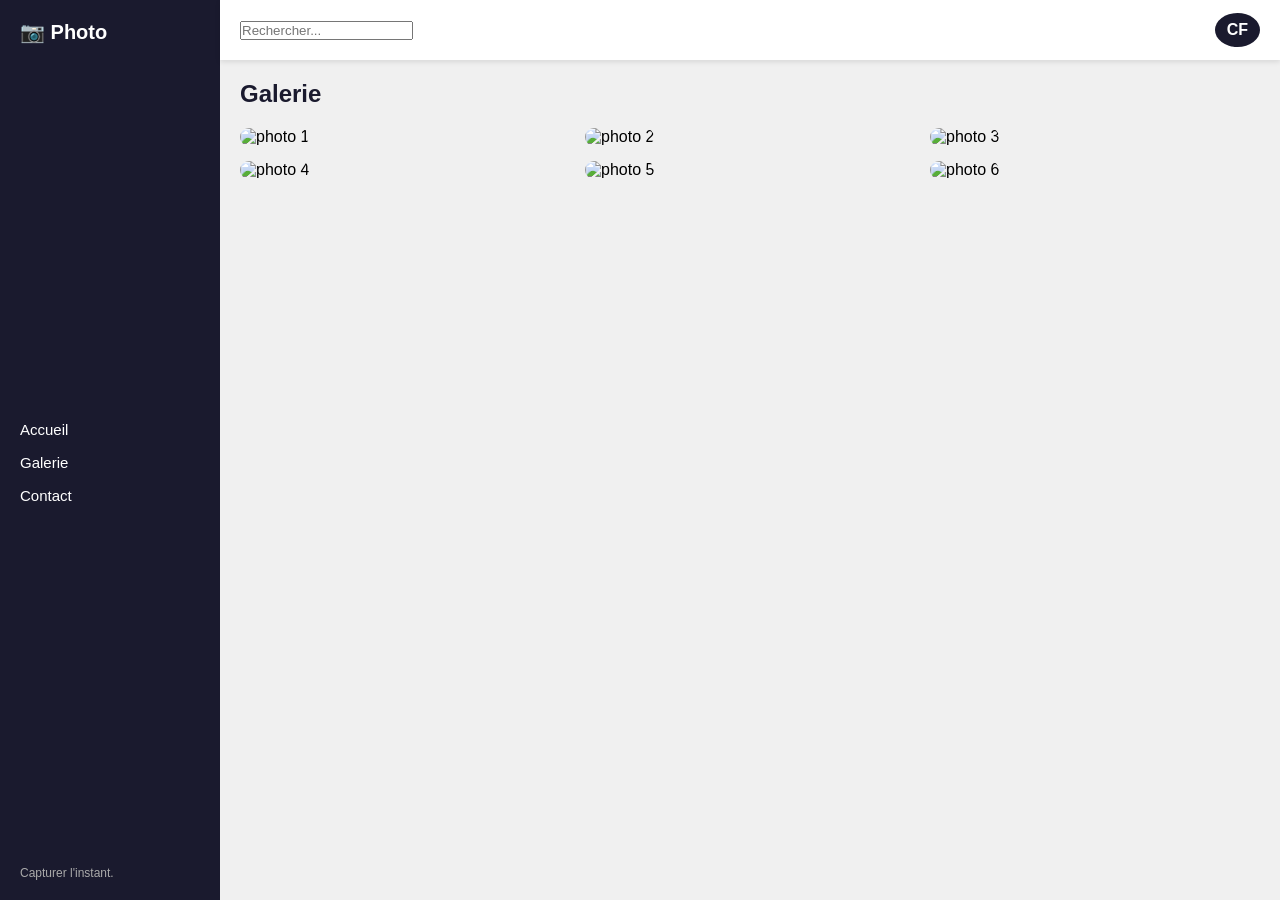
==== galerie.html @ cf89f9bf "portofolio photographe - 3 pages" ====
<!DOCTYPE html>
<html lang="fr">
<head>
    <meta charset="UTF-8">
    <meta name="viewport" content="width=device-width, initial-scale=1.0">
    <title>Galerie</title>
    <link rel="stylesheet" href="./css/style.css">
</head>
<body>
    <div class="container">
        <aside class="sidebar">
            <div class="logo">
                <h2>📷 Photo</h2>
            </div>
            <nav class="side_nav">
                <ul>
                    <li><a href="index.html">Accueil</a></li>
                    <li><a href="galerie.html">Galerie</a></li>
                    <li><a href="contact.html">Contact</a></li>
                </ul>
            </nav>
            <p class="side_footer">Capturer l'instant.</p>
        </aside>
        <div class="right">
            <nav class="top_nav">
                <input type="search" placeholder="Rechercher...">
                <span class="avatar">CF</span>
            </nav>
            <main>
                <h2 class="page_title">Galerie</h2>
                <div class="galerie_grid">
                    <div class="galerie_item">
                        <img src="./assets/img/photo.jpg" alt="photo 1">
                    </div>
                    <div class="galerie_item">
                        <img src="./assets/img/photo.jpg" alt="photo 2">
                    </div>
                    <div class="galerie_item">
                        <img src="./assets/img/photo.jpg" alt="photo 3">
                    </div>
                    <div class="galerie_item">
                        <img src="./assets/img/photo.jpg" alt="photo 4">
                    </div>
                    <div class="galerie_item">
                        <img src="./assets/img/photo.jpg" alt="photo 5">
                    </div>
                    <div class="galerie_item">
                        <img src="./assets/img/photo.jpg" alt="photo 6">
                    </div>
                </div>
            </main>
        </div>
    </div>
</body>
</html>
---- css/style.css ----
* {
    margin: 0;
    padding: 0;
    box-sizing: border-box;
    font-family: sans-serif;
}

body {
    background-color: #f0f0f0;
}

.container {
    display: flex;
    height: 100vh;
}

.sidebar {
    width: 220px;
    height: 100vh;
    background-color: #1a1a2e;
    position: fixed;
    top: 0;
    left: 0;
    padding: 20px;
    display: flex;
    flex-direction: column;
    justify-content: space-between;
    color: white;
}

.sidebar .logo h2 {
    font-size: 20px;
    margin-bottom: 30px;
}

.side_nav ul {
    list-style: none;
}

.side_nav ul li {
    margin-bottom: 15px;
}

.side_nav ul li a {
    color: white;
    text-decoration: none;
    font-size: 15px;
}

.side_footer {
    font-size: 12px;
    color: #aaa;
}

.right {
    margin-left: 220px;
    width: calc(100% - 220px);
    display: flex;
    flex-direction: column;
}

.top_nav {
    position: fixed;
    top: 0;
    left: 220px;
    width: calc(100% - 220px);
    height: 60px;
    background-color: white;
    display: flex;
    align-items: center;
    justify-content: space-between;
    padding: 0 20px;
    box-shadow: 0 2px 5px rgba(0,0,0,0.1);
}

.avatar {
    background-color: #1a1a2e;
    color: white;
    padding: 8px 12px;
    border-radius: 50%;
    font-weight: bold;
}

main {
    margin-top: 60px;
    padding: 20px;
}

.hero {
    background-color: #1a1a2e;
    color: white;
    border-radius: 15px;
    padding: 40px;
    display: flex;
    justify-content: space-between;
    align-items: center;
}

.hero_text h1 {
    font-size: 36px;
    margin-bottom: 15px;
}

.hero_text p {
    margin-bottom: 10px;
    font-size: 15px;
}

.btn {
    display: inline-block;
    margin-top: 20px;
    background-color: #e94560;
    color: white;
    padding: 10px 25px;
    border-radius: 8px;
    text-decoration: none;
}

.hero_image img {
    width: 300px;
    height: 220px;
    object-fit: cover;
    border-radius: 10px;
}
.page_title {
    font-size: 24px;
    margin-bottom: 20px;
    color: #1a1a2e;
}

.galerie_grid {
    display: grid;
    grid-template-columns: repeat(3, 1fr);
    gap: 15px;
}

.galerie_item img {
    width: 100%;
    height: 200px;
    object-fit: cover;
    border-radius: 10px;
}
.contact_form {
    display: flex;
    flex-direction: column;
    gap: 15px;
    max-width: 500px;
}

.contact_form input,
.contact_form textarea {
    padding: 12px;
    border: 1px solid #ddd;
    border-radius: 8px;
    font-size: 15px;
}

.contact_form textarea {
    height: 150px;
    resize: none;
}
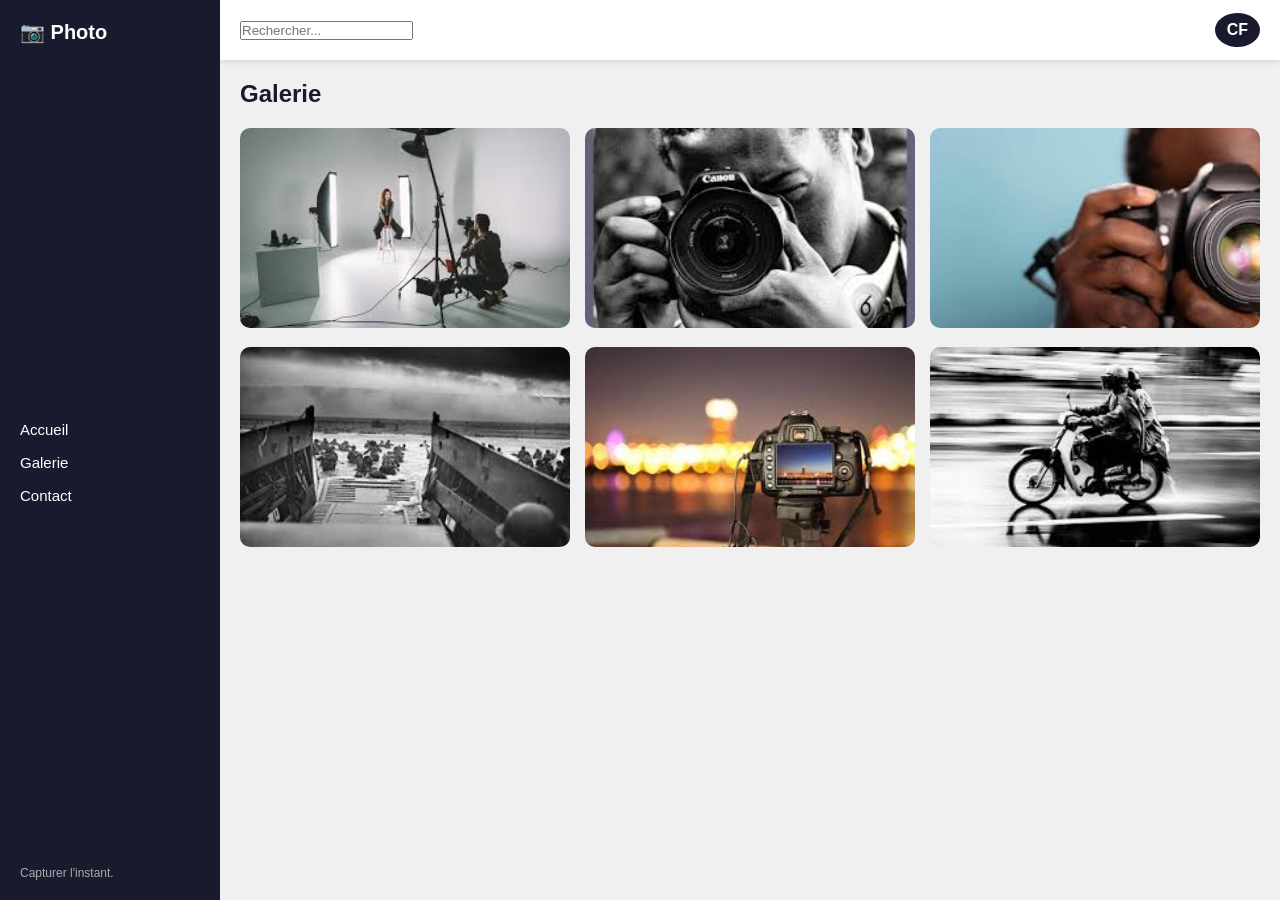
==== commit 944730f6: "ajout d'image galerie" ====
--- a/galerie.html
+++ b/galerie.html
@@ -33,19 +33,19 @@
                         <img src="./assets/img/photo.jpg" alt="photo 1">
                     </div>
                     <div class="galerie_item">
-                        <img src="./assets/img/photo.jpg" alt="photo 2">
+                        <img src="./assets/img/photo1.jpg" alt="photo 2">
                     </div>
                     <div class="galerie_item">
-                        <img src="./assets/img/photo.jpg" alt="photo 3">
+                        <img src="./assets/img/photo2.jpg" alt="photo 3">
                     </div>
                     <div class="galerie_item">
-                        <img src="./assets/img/photo.jpg" alt="photo 4">
+                        <img src="./assets/img/photo3.jpg" alt="photo 4">
                     </div>
                     <div class="galerie_item">
-                        <img src="./assets/img/photo.jpg" alt="photo 5">
+                        <img src="/assets/img/photo4.jpg" alt="photo 5">
                     </div>
                     <div class="galerie_item">
-                        <img src="./assets/img/photo.jpg" alt="photo 6">
+                        <img src="./assets/img/photo5.jpg" alt="photo 6">
                     </div>
                 </div>
             </main>
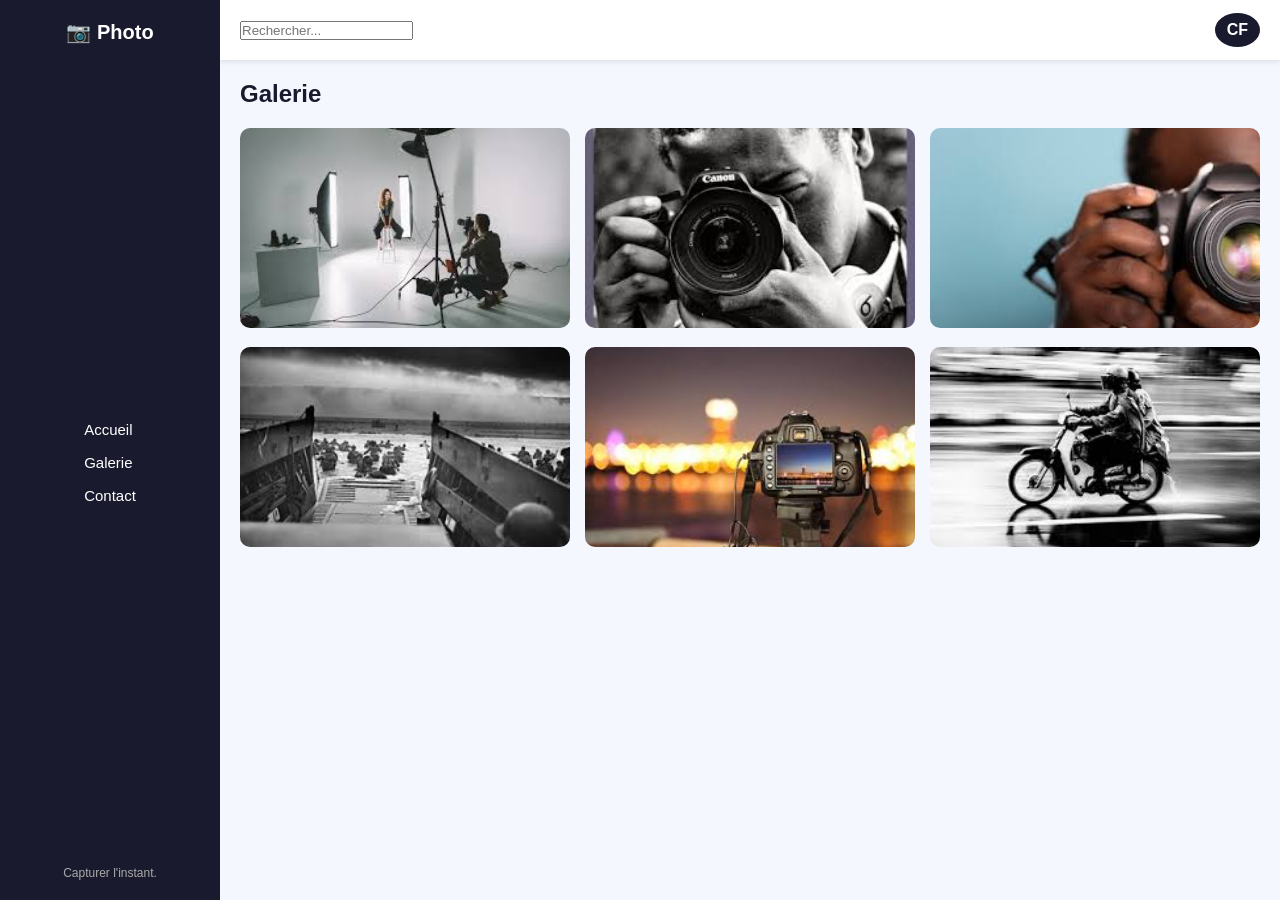
==== commit 84a796d9: "correction sur le style css" ====
--- a/galerie.html
+++ b/galerie.html
@@ -42,7 +42,7 @@
                         <img src="./assets/img/photo3.jpg" alt="photo 4">
                     </div>
                     <div class="galerie_item">
-                        <img src="/assets/img/photo4.jpg" alt="photo 5">
+                        <img src="./assets/img/photo4.jpg" alt="photo 5">
                     </div>
                     <div class="galerie_item">
                         <img src="./assets/img/photo5.jpg" alt="photo 6">
--- a/css/style.css
+++ b/css/style.css
@@ -12,15 +12,16 @@
 .container {
     display: flex;
     height: 100vh;
+    width: 100vw;
+    overflow: hidden;
 }
 
 .sidebar {
+    flex-shrink: 0;
     width: 220px;
     height: 100vh;
     background-color: #1a1a2e;
-    position: fixed;
-    top: 0;
-    left: 0;
+   align-items: center;
     padding: 20px;
     display: flex;
     flex-direction: column;
@@ -53,17 +54,18 @@
 }
 
 .right {
-    margin-left: 220px;
-    width: calc(100% - 220px);
-    display: flex;
-    flex-direction: column;
+   display: flex;
+   flex-direction: column;
+   flex: 1;
+   height: 100vh;
+   overflow: hidden;
 }
 
 .top_nav {
-    position: fixed;
+    position: sticky;
     top: 0;
-    left: 220px;
-    width: calc(100% - 220px);
+    width: auto;;
+    flex-shrink: 0;
     height: 60px;
     background-color: white;
     display: flex;
@@ -71,6 +73,12 @@
     justify-content: space-between;
     padding: 0 20px;
     box-shadow: 0 2px 5px rgba(0,0,0,0.1);
+    z-index: 999;
+}
+.nav_input{
+    padding: 5px;
+    border-radius: 8px;
+    border: 1px solid #ddd;
 }
 
 .avatar {
@@ -82,8 +90,10 @@
 }
 
 main {
-    margin-top: 60px;
+    flex: 1;
     padding: 20px;
+    overflow: auto;
+    background-color: #f4f7fe;
 }
 
 .hero {
@@ -94,6 +104,8 @@
     display: flex;
     justify-content: space-between;
     align-items: center;
+    height: 300px;
+    width: auto;
 }
 
 .hero_text h1 {
@@ -158,4 +170,10 @@
 .contact_form textarea {
     height: 150px;
     resize: none;
+}
+main{
+    overflow-y: auto;
+}
+.heroo p{
+    font-size: 20px;
 }
